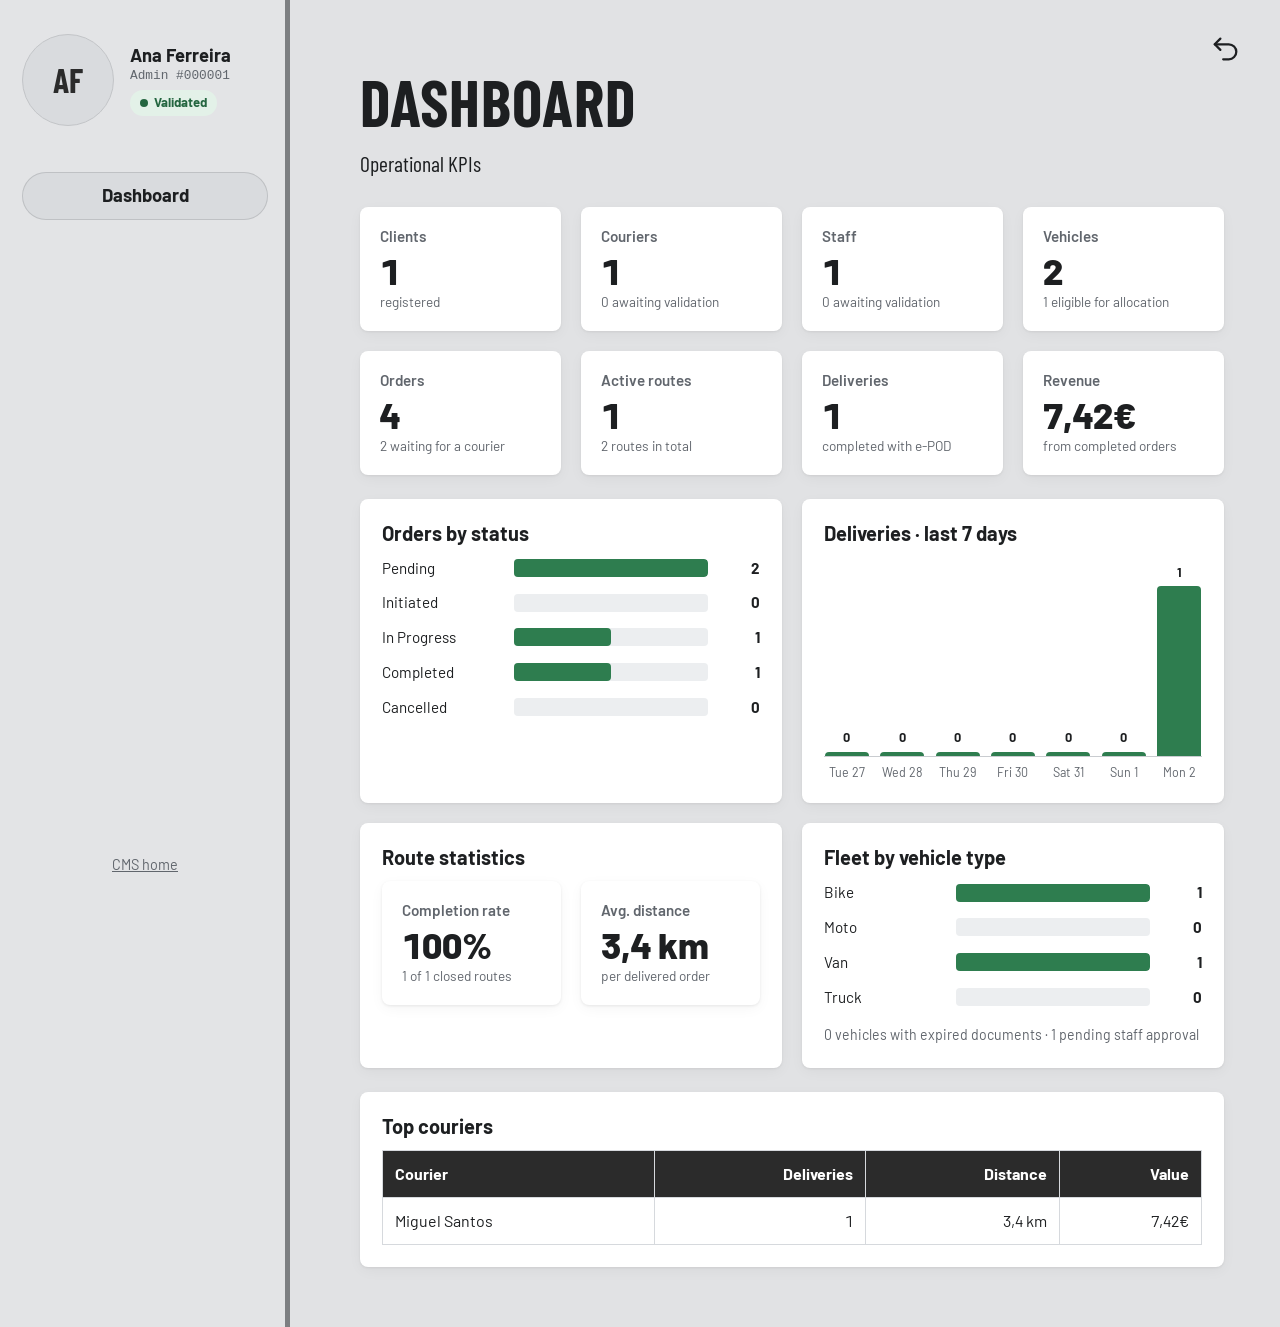
==== public_html/admin.html @ 3f35db6e "Add Admin panel with KPI dashboard" ====
<!DOCTYPE html>
<html lang="en">
<head>
    <meta charset="UTF-8">
    <meta name="viewport" content="width=device-width, initial-scale=1.0">
    <title>Admin panel · CMS</title>
    <link rel="icon" href="img/favicon.svg" type="image/svg+xml">
    <link href="https://fonts.googleapis.com/css2?family=Barlow:wght@400;600;700;800&family=Barlow+Condensed:wght@600;700&display=swap" rel="stylesheet">
    <link rel="stylesheet" href="css/base.css">
    <link rel="stylesheet" href="css/panels.css">
</head>
<body class="admin">
<!-- No sketch was provided for this page: it reuses the dashboard layout of the Client / Courier sketches. -->
<div class="dash">
    <aside class="sidebar" aria-label="Admin menu">
        <div class="profile">
            <div class="avatar" aria-hidden="true">AF</div>
            <div>
                <div class="profile-name">Ana Ferreira</div>
                <div class="profile-id">Admin #000001</div>
                <span class="badge badge-success">Validated</span>
            </div>
        </div>
        <nav>
            <ul class="side-nav">
                <li><a href="#dashboard">Dashboard</a></li>
            </ul>
        </nav>
        <div class="sidebar-footer"><a href="index.html">CMS home</a></div>
    </aside>

    <main class="main">
        <fieldset class="static-wrap" disabled>
        <div class="main-top">
            <a class="icon-btn" href="index.html" title="Log out" aria-label="Log out">
                <svg viewBox="0 0 32 32" fill="none" stroke="currentColor" stroke-width="2.4" stroke-linecap="round" stroke-linejoin="round"><path d="M10 6 L4 12 L10 18"/><path d="M4 12 H19 a8 8 0 0 1 0 16 H13"/></svg>
            </a>
        </div>

        <!-- ============ DASHBOARD (UC-22) — sample data ============ -->
        <section class="view default" id="dashboard" aria-labelledby="t-dash">
            <h1 class="page-title" id="t-dash">Dashboard</h1>
            <p class="page-subtitle">Operational KPIs</p>

            <div class="grid grid-4">
                <div class="card kpi"><span class="k-label">Clients</span><span class="k-value">1</span><span class="k-sub">registered</span></div>
                <div class="card kpi"><span class="k-label">Couriers</span><span class="k-value">1</span><span class="k-sub">0 awaiting validation</span></div>
                <div class="card kpi"><span class="k-label">Staff</span><span class="k-value">1</span><span class="k-sub">0 awaiting validation</span></div>
                <div class="card kpi"><span class="k-label">Vehicles</span><span class="k-value">2</span><span class="k-sub">1 eligible for allocation</span></div>
                <div class="card kpi"><span class="k-label">Orders</span><span class="k-value">4</span><span class="k-sub">2 waiting for a courier</span></div>
                <div class="card kpi"><span class="k-label">Active routes</span><span class="k-value">1</span><span class="k-sub">2 routes in total</span></div>
                <div class="card kpi"><span class="k-label">Deliveries</span><span class="k-value">1</span><span class="k-sub">completed with e-POD</span></div>
                <div class="card kpi"><span class="k-label">Revenue</span><span class="k-value">7,42€</span><span class="k-sub">from completed orders</span></div>
            </div>

            <div class="grid grid-2 mt-3">
                <div class="card">
                    <h3>Orders by status</h3>
                    <div class="bars">
                        <div class="bar-row"><span>Pending</span><div class="bar-track"><div class="bar-fill" style="width:100%"></div></div><span class="v">2</span></div>
                        <div class="bar-row"><span>Initiated</span><div class="bar-track"><div class="bar-fill" style="width:0"></div></div><span class="v">0</span></div>
                        <div class="bar-row"><span>In Progress</span><div class="bar-track"><div class="bar-fill" style="width:50%"></div></div><span class="v">1</span></div>
                        <div class="bar-row"><span>Completed</span><div class="bar-track"><div class="bar-fill" style="width:50%"></div></div><span class="v">1</span></div>
                        <div class="bar-row"><span>Cancelled</span><div class="bar-track"><div class="bar-fill" style="width:0"></div></div><span class="v">0</span></div>
                    </div>
                </div>
                <div class="card">
                    <h3>Deliveries · last 7 days</h3>
                    <div class="colchart" role="img" aria-label="Deliveries per day in the last 7 days">
                        <div class="col"><span class="cv">0</span><div class="bar" style="height:2%"></div></div>
                        <div class="col"><span class="cv">0</span><div class="bar" style="height:2%"></div></div>
                        <div class="col"><span class="cv">0</span><div class="bar" style="height:2%"></div></div>
                        <div class="col"><span class="cv">0</span><div class="bar" style="height:2%"></div></div>
                        <div class="col"><span class="cv">0</span><div class="bar" style="height:2%"></div></div>
                        <div class="col"><span class="cv">0</span><div class="bar" style="height:2%"></div></div>
                        <div class="col"><span class="cv">1</span><div class="bar" style="height:85%"></div></div>
                    </div>
                    <div class="collabels"><span>Tue 27</span><span>Wed 28</span><span>Thu 29</span><span>Fri 30</span><span>Sat 31</span><span>Sun 1</span><span>Mon 2</span></div>
                </div>
                <div class="card">
                    <h3>Route statistics</h3>
                    <div class="grid grid-2">
                        <div class="card kpi"><span class="k-label">Completion rate</span><span class="k-value">100%</span><span class="k-sub">1 of 1 closed routes</span></div>
                        <div class="card kpi"><span class="k-label">Avg. distance</span><span class="k-value">3,4 km</span><span class="k-sub">per delivered order</span></div>
                    </div>
                </div>
                <div class="card">
                    <h3>Fleet by vehicle type</h3>
                    <div class="bars">
                        <div class="bar-row"><span>Bike</span><div class="bar-track"><div class="bar-fill" style="width:100%"></div></div><span class="v">1</span></div>
                        <div class="bar-row"><span>Moto</span><div class="bar-track"><div class="bar-fill" style="width:0"></div></div><span class="v">0</span></div>
                        <div class="bar-row"><span>Van</span><div class="bar-track"><div class="bar-fill" style="width:100%"></div></div><span class="v">1</span></div>
                        <div class="bar-row"><span>Truck</span><div class="bar-track"><div class="bar-fill" style="width:0"></div></div><span class="v">0</span></div>
                    </div>
                    <p class="small muted mt-2 mb-0">0 vehicles with expired documents · 1 pending staff approval</p>
                </div>
            </div>

            <div class="card mt-3">
                <h3>Top couriers</h3>
                <div class="table-wrap">
                    <table class="table">
                        <thead><tr><th>Courier</th><th class="num">Deliveries</th><th class="num">Distance</th><th class="num">Value</th></tr></thead>
                        <tbody>
                            <tr><td>Miguel Santos</td><td class="num">1</td><td class="num">3,4 km</td><td class="num">7,42€</td></tr>
                        </tbody>
                    </table>
                </div>
            </div>
        </section>
        </fieldset>
    </main>
</div>
</body>
</html>
---- public_html/css/base.css ----
/* ==========================================================================
   Courier Management System (CMS) — shared stylesheet
   EIS 2026/27 · Group G04 · MEEC
   Used by every page. Page-specific styles live in their own file
   (home.css, login.css, client.css, courier.css, panels.css).
   Palette from the Home / Team sketches (dark bar + green accent);
   dashboard layout from the Client / Courier sketches (sidebar + main).
   ========================================================================== */

:root {
    --dark: #2b2b2b;
    --dark-2: #3a3a3a;
    --green: #2e7d4f;
    --green-dark: #246640;
    --green-soft: #e3f1e8;
    --bg: #edeef0;
    --surface: #ffffff;
    --surface-2: #f6f7f8;
    --pill: #d9dbde;
    --text: #1d1f21;
    --muted: #61666d;
    --border: #d6d9dd;
    --danger: #b3261e;
    --danger-soft: #fbe9e7;
    --warning: #a15c00;
    --warning-soft: #fff3dc;
    --info: #1f5fa8;
    --info-soft: #e5eefa;
    --radius: 14px;
    --radius-sm: 8px;
    --shadow: 0 1px 3px rgba(0, 0, 0, .08), 0 4px 14px rgba(0, 0, 0, .04);
    --font: "Barlow", "Segoe UI", system-ui, -apple-system, Roboto, Arial, sans-serif;
    --font-title: "Barlow Condensed", "Barlow", "Segoe UI", system-ui, sans-serif;
    --mono: ui-monospace, Consolas, "Courier New", monospace;
    --sidebar-w: 290px;
}

*, *::before, *::after { box-sizing: border-box; }

body {
    margin: 0;
    font-family: var(--font);
    font-size: 16px;
    line-height: 1.5;
    color: var(--text);
    background: var(--bg);
}

a { color: var(--green); }
a:hover { color: var(--green-dark); }
img { max-width: 100%; }
h1, h2, h3, h4 { line-height: 1.2; margin: 0 0 .6em; }
p { margin: 0 0 1em; }
code { background: var(--surface-2); padding: 1px 6px; border-radius: 4px; font-size: .9em; }

.sr-only {
    position: absolute; width: 1px; height: 1px; padding: 0; margin: -1px;
    overflow: hidden; clip: rect(0, 0, 0, 0); border: 0;
}

/* ---------- Public navbar (Home / Login / Team) ---------- */
.navbar {
    background: var(--dark);
    color: #fff;
    display: flex;
    align-items: stretch;
    justify-content: space-between;
    min-height: 72px;
    padding: 0 28px;
}
.navbar .brand {
    display: flex; align-items: center; gap: 10px;
    color: #fff; text-decoration: none;
    font-weight: 800; font-size: 1.9rem; letter-spacing: .5px;
}
.navbar .brand img { width: 38px; height: 38px; }
.navbar nav { display: flex; }
.nav-links { display: flex; list-style: none; margin: 0; padding: 0; }
.nav-links li { display: flex; }
.nav-links a {
    display: flex; align-items: center;
    padding: 0 18px; color: #fff; text-decoration: none; font-size: 1.12rem;
}
.nav-links a:hover { background: var(--dark-2); }
.nav-links a.active { background: var(--green); }

/* ---------- Footer ---------- */
.footer {
    background: var(--dark); color: #fff; text-align: center;
    padding: 32px 16px; font-size: 1.05rem;
}

/* ---------- Layout helpers ---------- */
.container { width: min(1320px, 100% - 32px); margin-inline: auto; }
.section { padding: 40px 0; }
.section-title { font-size: 1.9rem; font-weight: 700; margin-bottom: 22px; }
.grid { display: grid; gap: 20px; }
.grid-2 { grid-template-columns: repeat(2, minmax(0, 1fr)); }
.grid-3 { grid-template-columns: repeat(3, minmax(0, 1fr)); }
.grid-4 { grid-template-columns: repeat(4, minmax(0, 1fr)); }
.row { display: flex; gap: 12px; align-items: center; flex-wrap: wrap; }
.row.between { justify-content: space-between; }
.muted { color: var(--muted); }
.small { font-size: .88rem; }
.mt-1 { margin-top: 8px; } .mt-2 { margin-top: 16px; } .mt-3 { margin-top: 24px; }
.mb-0 { margin-bottom: 0; } .mb-2 { margin-bottom: 16px; }
.align-start { align-items: start; }

/* ---------- Cards ---------- */
.card {
    background: var(--surface);
    border-radius: var(--radius-sm);
    box-shadow: var(--shadow);
    padding: 22px;
}
.card h3 { font-size: 1.25rem; }

/* ---------- Buttons ---------- */
.btn {
    display: inline-flex; align-items: center; justify-content: center; gap: 8px;
    padding: 10px 22px; border-radius: 6px; border: 1px solid transparent;
    background: var(--green); color: #fff; font: inherit; font-size: 1.05rem;
    cursor: pointer; text-decoration: none;
}
.btn:hover:not(:disabled) { background: var(--green-dark); color: #fff; }
.btn:disabled { cursor: default; }
.btn.is-off { opacity: .45; }
.btn-lg { padding: 13px 26px; font-size: 1.2rem; }
.btn-sm { padding: 5px 12px; font-size: .92rem; }
.btn-dark { background: var(--dark); }
.btn-dark:hover:not(:disabled) { background: #000; }
.btn-outline { background: transparent; border-color: #bfc3c8; color: var(--text); }
.btn-outline:hover:not(:disabled) { background: var(--surface-2); color: var(--text); }
.btn-danger { background: var(--danger); }
.icon-btn {
    width: 52px; height: 52px; border-radius: 50%; border: 0; background: transparent;
    display: grid; place-items: center; cursor: pointer; color: var(--text);
}
.icon-btn:hover:not(:disabled) { background: rgba(0, 0, 0, .06); }
.icon-btn svg { width: 30px; height: 30px; }

/* ---------- Forms ---------- */
.form-grid { display: grid; grid-template-columns: repeat(2, minmax(0, 1fr)); gap: 14px 18px; }
.form-grid .full { grid-column: 1 / -1; }
.field { display: flex; flex-direction: column; gap: 5px; }
.field label { font-weight: 600; font-size: .95rem; }
.req { color: var(--danger); }
.input, .field input, .field select, .field textarea {
    width: 100%; padding: 10px 12px; font: inherit; font-size: 1rem;
    border: 1px solid #bfc3c8; border-radius: 6px; background: #fff; color: var(--text);
}
.field input[type="file"] { padding: 7px; background: var(--surface-2); }
.field input:focus, .field select:focus, .field textarea:focus, .input:focus {
    outline: 2px solid var(--green); outline-offset: 0; border-color: var(--green);
}
.hint { font-size: .82rem; color: var(--muted); }
.field.invalid input, .field.invalid select, .field.invalid textarea { border-color: var(--danger); background: var(--danger-soft); }
.field-error { color: var(--danger); font-size: .85rem; font-weight: 600; }
.form-actions { display: flex; gap: 10px; justify-content: flex-end; margin-top: 18px; flex-wrap: wrap; }
.checkbox { display: flex; align-items: center; gap: 8px; cursor: pointer; }
.checkbox input { width: 18px; height: 18px; accent-color: var(--green); }
fieldset { border: 1px solid var(--border); border-radius: var(--radius-sm); padding: 14px 16px; margin: 0; }
legend { font-weight: 700; padding: 0 6px; }

/* Static prototype (Sprint 1): the content of the user areas is wrapped in
   <fieldset class="static-wrap" disabled>, which disables every button, input
   and select inside it. Links keep working, so navigation is still possible. */
fieldset.static-wrap { border: 0; padding: 0; margin: 0; min-width: 0; }
.field input:disabled, .field select:disabled, .field textarea:disabled {
    background: #fff; color: var(--text); -webkit-text-fill-color: var(--text); opacity: 1;
}
.field input[type="file"]:disabled { background: var(--surface-2); }
.field input:disabled::placeholder { color: #a3a8ae; -webkit-text-fill-color: #a3a8ae; }
/* normal mouse cursor over the static (disabled) content; links keep the hand cursor */
fieldset.static-wrap:disabled :not(a, a *) { cursor: default; }

/* ---------- Tables ---------- */
.table-wrap { overflow-x: auto; }
table.table { width: 100%; border-collapse: collapse; background: #fff; }
.table th, .table td { padding: 11px 12px; border: 1px solid var(--border); text-align: left; vertical-align: middle; }
.table thead th { background: var(--dark); color: #fff; font-weight: 700; white-space: nowrap; }
.table tbody tr:nth-child(even) { background: #fafbfb; }
.table .num { text-align: right; font-variant-numeric: tabular-nums; }
.table .actions { white-space: nowrap; }

/* ---------- Badges & alerts ---------- */
.badge {
    display: inline-flex; align-items: center; gap: 6px; padding: 3px 10px; border-radius: 999px;
    font-size: .82rem; font-weight: 700; white-space: nowrap;
}
.badge::before { content: ""; width: 8px; height: 8px; border-radius: 50%; background: currentColor; }
.badge.no-dot::before { display: none; }
.badge-success { background: var(--green-soft); color: var(--green-dark); }
.badge-warning { background: var(--warning-soft); color: var(--warning); }
.badge-danger { background: var(--danger-soft); color: var(--danger); }
.badge-info { background: var(--info-soft); color: var(--info); }
.badge-neutral { background: #eceef0; color: #474b50; }
.alert {
    display: flex; gap: 12px; align-items: flex-start; padding: 14px 16px; border-radius: var(--radius-sm);
    border-left: 5px solid; margin-bottom: 16px; background: #fff;
}
.alert .grow { flex: 1; }
.alert strong { display: block; }
.alert-danger { border-color: var(--danger); background: var(--danger-soft); }
.alert-warning { border-color: var(--warning); background: var(--warning-soft); }
.alert-info { border-color: var(--info); background: var(--info-soft); }

/* ---------- Dashboard layout (Client / Courier sketches) ---------- */
.dash {
    display: flex; min-height: 100vh;
    background: linear-gradient(to right, #e3e4e6 0, #e3e4e6 calc(var(--sidebar-w) - 5px),
        #7d7f82 calc(var(--sidebar-w) - 5px), #7d7f82 var(--sidebar-w), #e1e2e4 var(--sidebar-w));
}
.sidebar {
    width: var(--sidebar-w); flex: none; padding: 34px 22px 24px; position: sticky; top: 0; height: 100vh;
    display: flex; flex-direction: column;
}
.profile { display: flex; align-items: center; gap: 16px; margin-bottom: 46px; }
.profile > div:last-child { min-width: 0; }
.avatar {
    width: 92px; height: 92px; border-radius: 50%; background: #d9dbde; flex: none;
    display: grid; place-items: center; border: 1px solid #c2c4c7;
    font-family: var(--font-title); font-size: 2.1rem; font-weight: 700; color: var(--dark);
}
.profile-name { font-weight: 700; font-size: 1.15rem; line-height: 1.2; }
.profile-id { font-size: .8rem; color: var(--muted); font-family: var(--mono); margin-bottom: 4px; }
.side-nav { list-style: none; margin: 0; padding: 0; display: flex; flex-direction: column; gap: 10px; }
.side-nav a {
    display: flex; align-items: center; justify-content: center; gap: 8px;
    padding: 10px 14px; border-radius: 999px; color: var(--text); text-decoration: none; font-size: 1.15rem;
}
.side-nav a:hover { background: #d0d2d5; }
.side-nav a.active { background: var(--pill); font-weight: 700; box-shadow: inset 0 0 0 1px #bfc1c4; }
.count {
    background: var(--danger); color: #fff; border-radius: 999px; font-size: .75rem; font-weight: 700;
    min-width: 22px; height: 22px; display: inline-grid; place-items: center; padding: 0 6px;
}
.count.ok { background: var(--green); }
.sidebar-footer { margin-top: auto; text-align: center; padding-top: 20px; }
.sidebar-footer a { color: var(--muted); font-size: .9rem; }

.main { flex: 1; min-width: 0; padding: 38px 56px 60px 70px; position: relative; }
.main-top { position: absolute; top: 22px; right: 28px; }
.page-title {
    font-family: var(--font-title); font-weight: 700; font-size: clamp(2.4rem, 5vw, 4rem);
    text-transform: uppercase; letter-spacing: 1px; margin: 26px 0 6px;
}
.page-title.normal-case { text-transform: none; }
.page-subtitle { font-size: 1.35rem; margin-bottom: 28px; font-family: var(--font-title); }

/* Sidebar sections without JavaScript: only the section in the URL hash (#id)
   is shown; with no hash the section marked .default is shown. */
.view { display: none; scroll-margin-top: 100vh; }
.view:target, .view.default { display: block; }
.main:has(.view:target) .view.default:not(:target) { display: none; }

/* Map container (Leaflet) */
.map {
    height: 340px; border-radius: 22px; background: #c9cbce88; overflow: hidden;
    border: 1px solid var(--border); z-index: 0;
}
.map.tall { height: 440px; }
.map-legend { display: flex; gap: 16px; flex-wrap: wrap; font-size: .88rem; margin-top: 8px; color: var(--muted); }
.map-legend span::before { content: ""; display: inline-block; width: 12px; height: 12px; border-radius: 50%; margin-right: 6px; vertical-align: -1px; }
.map-legend .lg-origin::before { background: #2e7d4f; }
.map-legend .lg-dest::before { background: #b3261e; }
.map-legend .lg-feup::before { background: #1f5fa8; }

/* KPI tile (used by several pages) */
.kpi { padding: 18px 20px; display: flex; flex-direction: column; gap: 2px; }
.kpi .k-label { color: var(--muted); font-size: .95rem; font-weight: 600; }
.kpi .k-value { font-size: 2.3rem; font-weight: 800; line-height: 1.1; font-variant-numeric: tabular-nums; }
.kpi .k-sub { font-size: .85rem; color: var(--muted); }

/* Popup messages created by js/validation.js */
.toasts { position: fixed; right: 18px; bottom: 18px; z-index: 3000; display: flex; flex-direction: column; gap: 10px; max-width: min(420px, calc(100% - 36px)); }
.toast {
    background: var(--dark); color: #fff; padding: 14px 16px 14px 18px; border-radius: 10px;
    box-shadow: 0 10px 30px rgba(0, 0, 0, .25); border-left: 6px solid #6aa7ff;
    display: flex; gap: 12px; align-items: flex-start;
}
.toast.error { border-color: #ff6b5e; }
.toast .t-body { flex: 1; }
.toast ul { margin: 6px 0 0; padding-left: 18px; font-size: .92rem; }
.toast button { background: none; border: 0; color: #fff; font-size: 1.3rem; cursor: pointer; line-height: 1; }

/* ---------- Responsive ---------- */
@media (max-width: 1100px) {
    .grid-4 { grid-template-columns: repeat(2, minmax(0, 1fr)); }
    .main { padding: 30px 28px 50px; }
}
@media (max-width: 860px) {
    .grid-2, .grid-3 { grid-template-columns: 1fr; }
    .form-grid { grid-template-columns: 1fr; }
    .dash { flex-direction: column; background: #e1e2e4; }
    .sidebar { width: 100%; height: auto; position: static; padding: 18px 16px; border-bottom: 4px solid #7d7f82; background: #e3e4e6; }
    .profile { margin-bottom: 14px; }
    .avatar { width: 60px; height: 60px; font-size: 1.5rem; }
    .side-nav { flex-direction: row; overflow-x: auto; gap: 6px; padding-bottom: 4px; }
    .side-nav a { white-space: nowrap; font-size: 1rem; padding: 8px 14px; }
    .sidebar-footer { padding-top: 10px; }
    .main { padding: 20px 16px 40px; }
    .main-top { top: 12px; right: 10px; }
    .page-title { margin-top: 30px; }
}
/* Navbar on small screens: links wrap under the brand */
@media (max-width: 640px) {
    .navbar { flex-direction: column; padding: 12px 16px 0; }
    .navbar .brand { justify-content: center; margin-bottom: 8px; }
    .nav-links { justify-content: center; width: 100%; }
    .nav-links a { padding: 12px 14px; font-size: 1rem; }
    .grid-4 { grid-template-columns: 1fr; }
}
---- public_html/css/panels.css ----
/* ==========================================================================
   CMS — Staff panel (staff.html) and Admin panel (admin.html) styles
   No sketch was provided for these pages: they reuse the dashboard layout
   of the Client / Courier sketches (base.css).
   ========================================================================== */

/* Highlight the sidebar item of the section being shown (no JavaScript) */
.staff .dash:not(:has(.view:target)) .side-nav a[href="#alerts"],
.dash:has(#alerts:target) .side-nav a[href="#alerts"],
.dash:has(#couriers:target) .side-nav a[href="#couriers"],
.dash:has(#vehicles:target) .side-nav a[href="#vehicles"],
.dash:has(#fleet:target) .side-nav a[href="#fleet"],
.dash:has(#account:target) .side-nav a[href="#account"] {
    background: var(--pill); font-weight: 700; box-shadow: inset 0 0 0 1px #bfc1c4;
}
.section-h2 { font-size: 1.4rem; margin-top: 28px; }
.alert .actions { display: flex; gap: 8px; flex-wrap: wrap; }
.alert-meta { font-size: .85rem; color: var(--muted); margin-top: 4px; }

/* Vehicle approval cards */
.vehicle-card { margin-bottom: 18px; }
.vehicle-card .head { display: flex; justify-content: space-between; gap: 12px; flex-wrap: wrap; }
.checklist { list-style: none; margin: 0; padding: 0; }
.checklist li { display: flex; gap: 8px; align-items: center; margin-bottom: 4px; }
.doc-table th { background: #f2f3f4 !important; color: var(--text) !important; width: 110px; }
.blocked-msg { color: var(--danger); font-size: .88rem; align-self: center; }

/* ---------- Admin dashboard ---------- */
.admin .dash:not(:has(.view:target)) .side-nav a[href="#dashboard"],
.dash:has(#dashboard:target) .side-nav a[href="#dashboard"],
.dash:has(#staff:target) .side-nav a[href="#staff"],
.dash:has(#users:target) .side-nav a[href="#users"] {
    background: var(--pill); font-weight: 700; box-shadow: inset 0 0 0 1px #bfc1c4;
}
/* horizontal bar chart (one series → one colour) */
.bars { display: grid; gap: 12px; }
.bar-row { display: grid; grid-template-columns: 120px 1fr 40px; gap: 12px; align-items: center; font-size: .95rem; }
.bar-track { height: 18px; background: #eceef0; border-radius: 4px; overflow: hidden; }
.bar-fill { height: 100%; background: var(--green); border-radius: 0 4px 4px 0; }
.bar-row .v { text-align: right; font-weight: 700; }
/* column chart */
.colchart { display: flex; align-items: flex-end; gap: 10px; height: 200px; border-bottom: 1px solid #c9ccd0; }
.colchart .col { flex: 1; display: flex; flex-direction: column; align-items: center; justify-content: flex-end; height: 100%; gap: 4px; }
.colchart .bar { width: 100%; max-width: 44px; background: var(--green); border-radius: 4px 4px 0 0; }
.colchart .cv { font-size: .8rem; font-weight: 700; }
.collabels { display: flex; gap: 10px; padding-top: 6px; }
.collabels span { flex: 1; text-align: center; font-size: .78rem; color: var(--muted); }
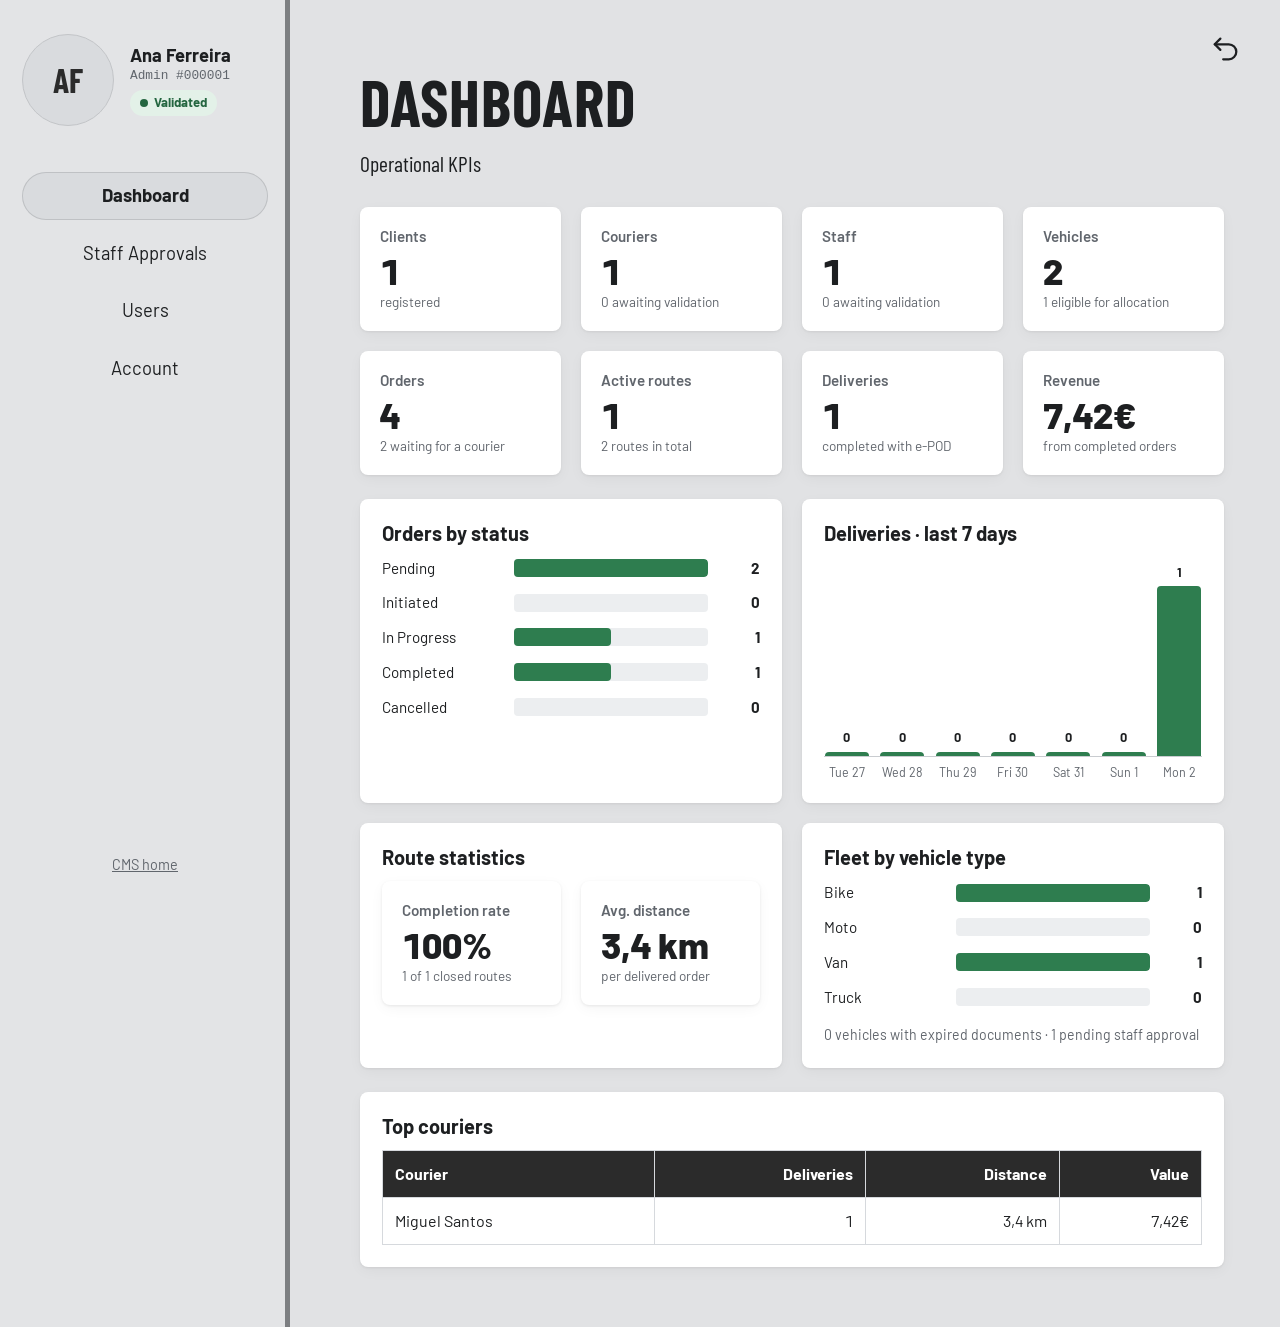
==== commit 680e22bb: "Add staff approvals, users and account sections to Admin panel" ====
--- a/public_html/admin.html
+++ b/public_html/admin.html
@@ -24,6 +24,9 @@
         <nav>
             <ul class="side-nav">
                 <li><a href="#dashboard">Dashboard</a></li>
+                <li><a href="#staff">Staff Approvals</a></li>
+                <li><a href="#users">Users</a></li>
+                <li><a href="#account">Account</a></li>
             </ul>
         </nav>
         <div class="sidebar-footer"><a href="index.html">CMS home</a></div>
@@ -108,6 +111,63 @@
                 </div>
             </div>
         </section>
+
+        <!-- ============ STAFF APPROVALS (UC-21) ============ -->
+        <section class="view" id="staff" aria-labelledby="t-staff">
+            <h1 class="page-title" id="t-staff">Staff Approvals</h1>
+            <p class="page-subtitle">Validate new staff members before they can access the back-office.</p>
+            <div class="table-wrap">
+                <table class="table">
+                    <thead><tr><th>Name</th><th>Username</th><th>Email</th><th>Phone</th><th>NIF</th><th>Registered</th><th>Actions</th></tr></thead>
+                    <tbody>
+                        <tr><td colspan="7" class="muted" style="text-align:center">No staff members waiting for validation.</td></tr>
+                    </tbody>
+                </table>
+            </div>
+            <h2 class="section-h2">Staff team</h2>
+            <div class="table-wrap">
+                <table class="table">
+                    <thead><tr><th>Name</th><th>Email</th><th>Status</th><th>Validated</th><th class="num">Couriers validated</th><th class="num">Vehicles approved</th></tr></thead>
+                    <tbody>
+                        <tr><td>Rui Costa</td><td>staff@cms.pt</td><td><span class="badge badge-success">Approved</span></td><td>06/jun/2026</td><td class="num">1</td><td class="num">1</td></tr>
+                    </tbody>
+                </table>
+            </div>
+        </section>
+
+        <!-- ============ USERS ============ -->
+        <section class="view" id="users" aria-labelledby="t-users">
+            <h1 class="page-title" id="t-users">Users</h1>
+            <p class="page-subtitle">Every account in the system.</p>
+            <div class="table-wrap">
+                <table class="table">
+                    <thead><tr><th>ID</th><th>Name</th><th>Username</th><th>Email</th><th>Role</th><th>Status</th><th>Created</th></tr></thead>
+                    <tbody>
+                        <tr><td>1</td><td>Ana Ferreira</td><td>admin</td><td>admin@cms.pt</td><td>Admin</td><td><span class="badge badge-success">Approved</span></td><td>16/apr/2026</td></tr>
+                        <tr><td>2</td><td>Rui Costa</td><td>rcosta</td><td>staff@cms.pt</td><td>Staff</td><td><span class="badge badge-success">Approved</span></td><td>04/jun/2026</td></tr>
+                        <tr><td>3</td><td>Miguel Santos</td><td>msantos</td><td>courier@cms.pt</td><td>Courier</td><td><span class="badge badge-success">Approved</span></td><td>04/jul/2026</td></tr>
+                        <tr><td>4</td><td>Carla Rodrigues</td><td>crodrigues</td><td>client@cms.pt</td><td>Client</td><td><span class="badge badge-success">Approved</span></td><td>14/aug/2026</td></tr>
+                    </tbody>
+                </table>
+            </div>
+        </section>
+
+        <!-- ============ ACCOUNT (UC-23) ============ -->
+        <section class="view" id="account" aria-labelledby="t-acc">
+            <h1 class="page-title" id="t-acc">Account</h1>
+            <p class="page-subtitle">Edit your personal details.</p>
+            <form id="account-form" class="card" style="max-width:900px">
+                <div class="form-grid">
+                    <div class="field"><label for="acc-name">Full name <span class="req">*</span></label><input id="acc-name" required value="Ana Ferreira" data-label="Full name"><div class="field-error"></div></div>
+                    <div class="field"><label for="acc-username">Username <span class="req">*</span></label><input id="acc-username" required value="admin" data-rule="username" data-label="Username"><div class="field-error"></div></div>
+                    <div class="field"><label for="acc-email">Email <span class="req">*</span></label><input id="acc-email" type="email" required value="admin@cms.pt" data-rule="email" data-label="Email"><div class="field-error"></div></div>
+                    <div class="field"><label for="acc-phone">Phone <span class="req">*</span></label><input id="acc-phone" type="tel" required value="912345601" data-rule="phone" data-label="Phone"><div class="field-error"></div></div>
+                    <div class="field"><label for="acc-nif">NIF <span class="req">*</span></label><input id="acc-nif" required value="245678901" maxlength="9" data-rule="nif" data-label="NIF"><div class="field-error"></div></div>
+                    <div class="field"><label for="acc-pw">New password <span class="muted small">(optional)</span></label><input id="acc-pw" type="password" data-rule="password" data-label="New password" autocomplete="new-password"><div class="field-error"></div></div>
+                </div>
+                <div class="form-actions"><button type="reset" class="btn btn-outline">Discard changes</button><button type="submit" class="btn">Save changes</button></div>
+            </form>
+        </section>
         </fieldset>
     </main>
 </div>
